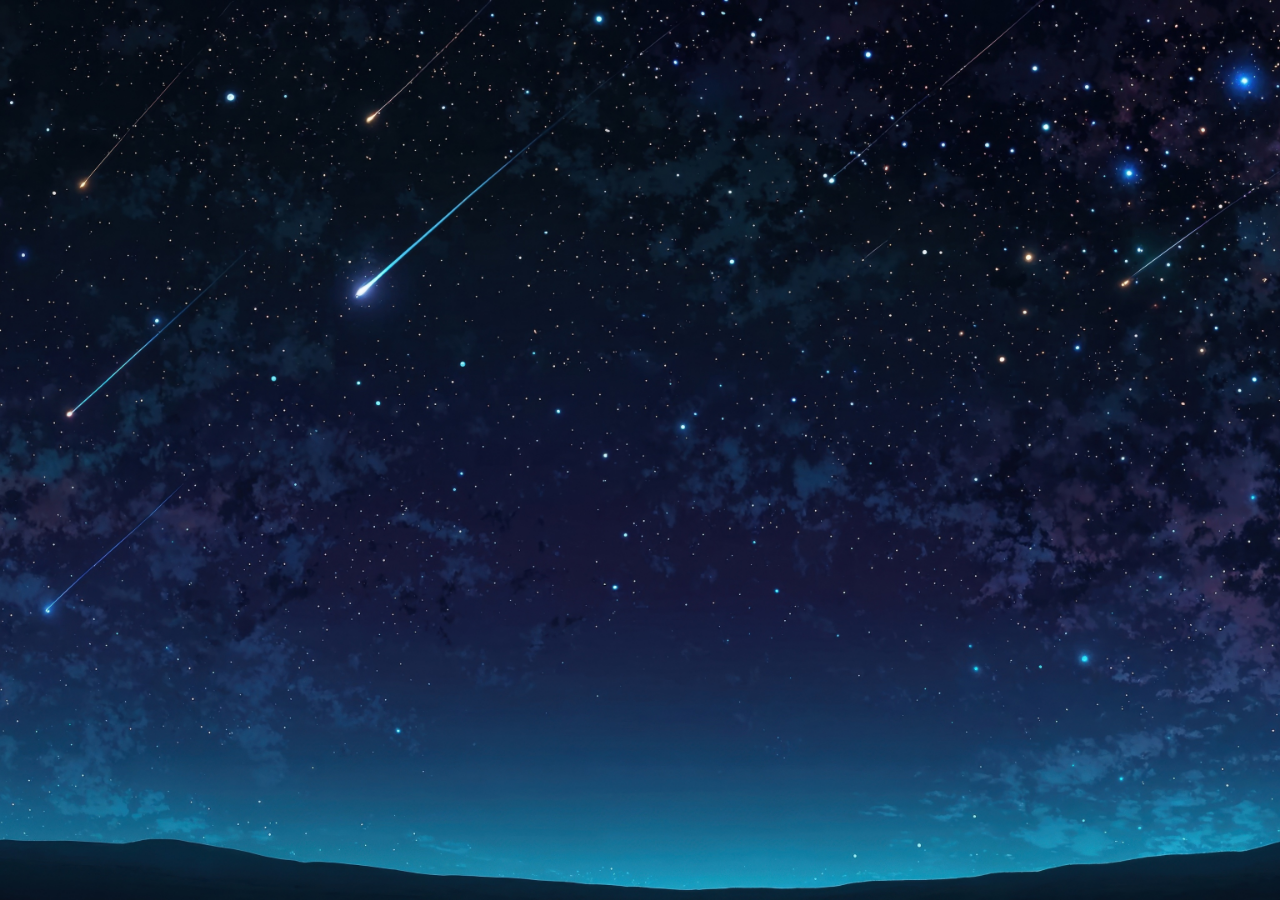
==== html/dmView.html @ f5cffd48 "First Commit" ====
<!DOCTYPE html>
<html lang="pt-br">

<head>
    <meta charset="UTF-8">
    <meta http-equiv="X-UA-Compatible" content="IE=edge">
    <meta name="viewport" content="width=device-width, initial-scale=1.0">
    <link rel="stylesheet" href="/css/mainTheme.css">
    <link rel="stylesheet" href="/css/dmViewTheme.css">
    <title>Editor do Mestre | Origin New Horizons DM Experience</title>
</head>

<body>
    <div class="main">

    </div>
</body>

<script src="/js/main.js"></script>

</html>
---- css/mainTheme.css ----
@import url("https://fonts.googleapis.com/css2?family=Poppins:ital,wght@0,100;0,200;0,300;0,400;0,500;0,600;0,700;0,800;0,900;1,100;1,200;1,300;1,400;1,500;1,600;1,700;1,800;1,900&display=swap");

* {
    margin: 0;
    padding: 0;
    box-sizing: border-box;
    text-decoration: none;
    font-family: "Poppins", sans-serif;
    outline: none;
    color: #fff;
}

body {
    background: url('../assets/base/Background.jpg') no-repeat;
    background-position: center;
    background-size: cover;
    min-height: 100vh;
    overflow: hidden
}

button {
    background: #fff;
    color: white;
    border: 4px solid rgba(0, 0, 0, 0.3);
    border-radius: 40px;
    padding: 10px;
    margin: 10px;
    box-shadow: 0 0 10px rgba(182, 66, 66, 0.1);
    padding-left: 15px;
    padding-right: 15px;
    color: #333;
    font-weight: 600;
    cursor: pointer;
}

h2 {
    width: 100%;
    text-align: center;
    font-size: 18px;
}

h1 {
    width: 100%;
    margin-left: 30px;
    margin-top: 10px;
    margin-bottom: 30px;
    text-align: center;
}

.options {
    width: 200px;
    height: 200px;
    background-color: transparent;
    display: flex;
    flex-direction: column;
    border-radius: 15px;
    border: 3px solid rgba(255, 255, 255, 0.2);
    margin: 20px;
    overflow: hidden;
    align-items: center;
    justify-content: center;
    cursor: pointer;
}

.box {
    width: 80%;
    height: 75vh;
    background-color: transparent;
    display: flex;
    flex-direction: column;
    align-items: center;
    border-radius: 5px;
    margin: 10%;
    margin-top: 0px;
    border: 3px solid rgba(255, 255, 255, 0.2);
    backdrop-filter: blur(20px);
}

.top-box {
    width: 100%;
    height: 90%;
    display: flex;
    align-items: center;
}
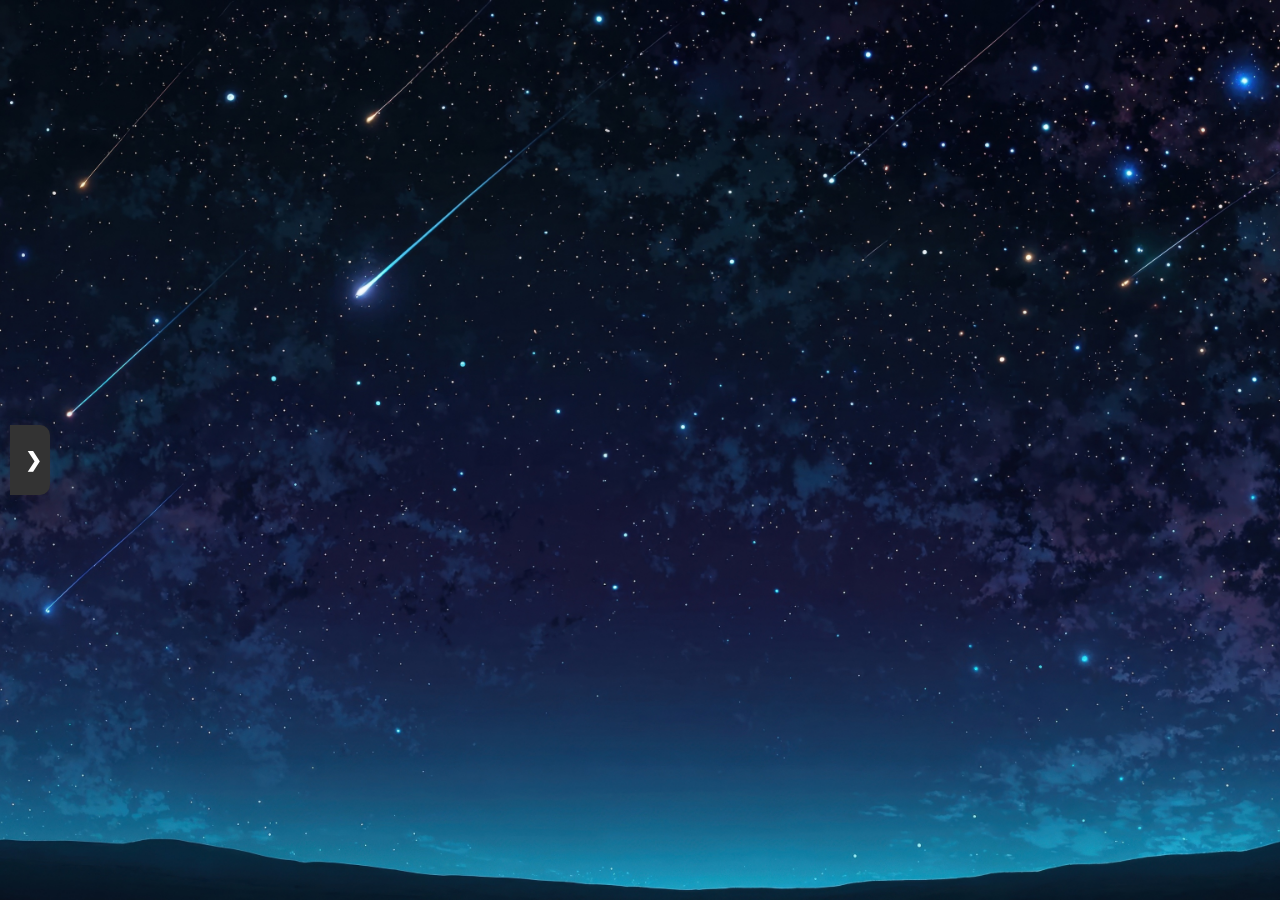
==== commit dc89aa1a: "Update 1" ====
--- a/html/dmView.html
+++ b/html/dmView.html
@@ -14,6 +14,16 @@
     <div class="main">
 
     </div>
+
+    <div class="controls-menu" id="menuHandler">
+        <div class="menu-content">
+            <div class="active-players" id="membersHandler">
+
+            </div>
+        </div>
+    </div>
+
+    <button class="menu-toggle" id="toggleHandler" onclick="PushMenu()">❯</button>
 </body>
 
 <script src="/js/main.js"></script>
--- a/css/dmViewTheme.css
+++ b/css/dmViewTheme.css
@@ -0,0 +1,121 @@
+/* Chrome, Safari, Edge e Opera */
+input[type="number"]::-webkit-outer-spin-button,
+input[type="number"]::-webkit-inner-spin-button {
+  -webkit-appearance: none;
+  margin: 0;
+}
+
+/* Firefox */
+input[type="number"] {
+  -moz-appearance: textfield;
+  appearance: textfield;
+}
+
+.controls-menu {
+    position: fixed;
+    inset: 0;
+
+    width: 100vw;
+    height: 100vh;
+
+    background-color: transparent;
+    border: 1px solid rgba(255, 255, 255, 0.2);
+    backdrop-filter: blur(5px);
+
+    z-index: 9998;
+
+    transform: translateX(-100%);
+    transition: transform 0.5s ease;
+
+    overflow-y: auto;
+}
+
+.controls-menu.active {
+    transform: translateX(0);
+}
+
+.menu-content {
+    padding: 40px;
+    color: white;
+}
+
+.menu-toggle {
+    position: fixed;
+
+    left: 0;
+    top: 50%;
+    transform: translateY(-50%);
+
+    width: 40px;
+    height: 70px;
+
+    border: none;
+    border-radius: 0 10px 10px 0;
+
+    background-color: #333;
+    color: white;
+
+    font-size: 20px;
+    cursor: pointer;
+
+    z-index: 9999;
+
+    transition: background-color 0.2s ease;
+}
+
+.menu-toggle:hover {
+    background-color: #555;
+}
+
+.active-players {
+    display: flex;
+    gap: 10px;
+}
+
+.playerMenu-container {
+    width: 150px;
+    height: 150px;
+    display: flex;
+    flex-direction: column;
+    justify-content: center;
+    align-items: center;
+    border: 1px solid rgba(255, 255, 255, 0.2)
+}
+
+.info {
+    display: flex;
+    justify-content: center;
+    align-items: center;
+}
+
+.info input {
+    width: 30px;
+    height: 20px;
+    font-size: 8px;
+    background-color: transparent;
+    border: none;
+    text-align: center;
+}
+
+.info h1 {
+    font-size: 6px;
+    margin: 0px;
+    padding: 0;
+
+
+}
+
+.editor-name {
+    font-size: 10px;
+    margin: 0px;
+    padding: 0;
+}
+
+.editor-portrait {
+    width: 40px;
+    height: 40px;
+}
+
+.resto {
+    display: flex;
+}
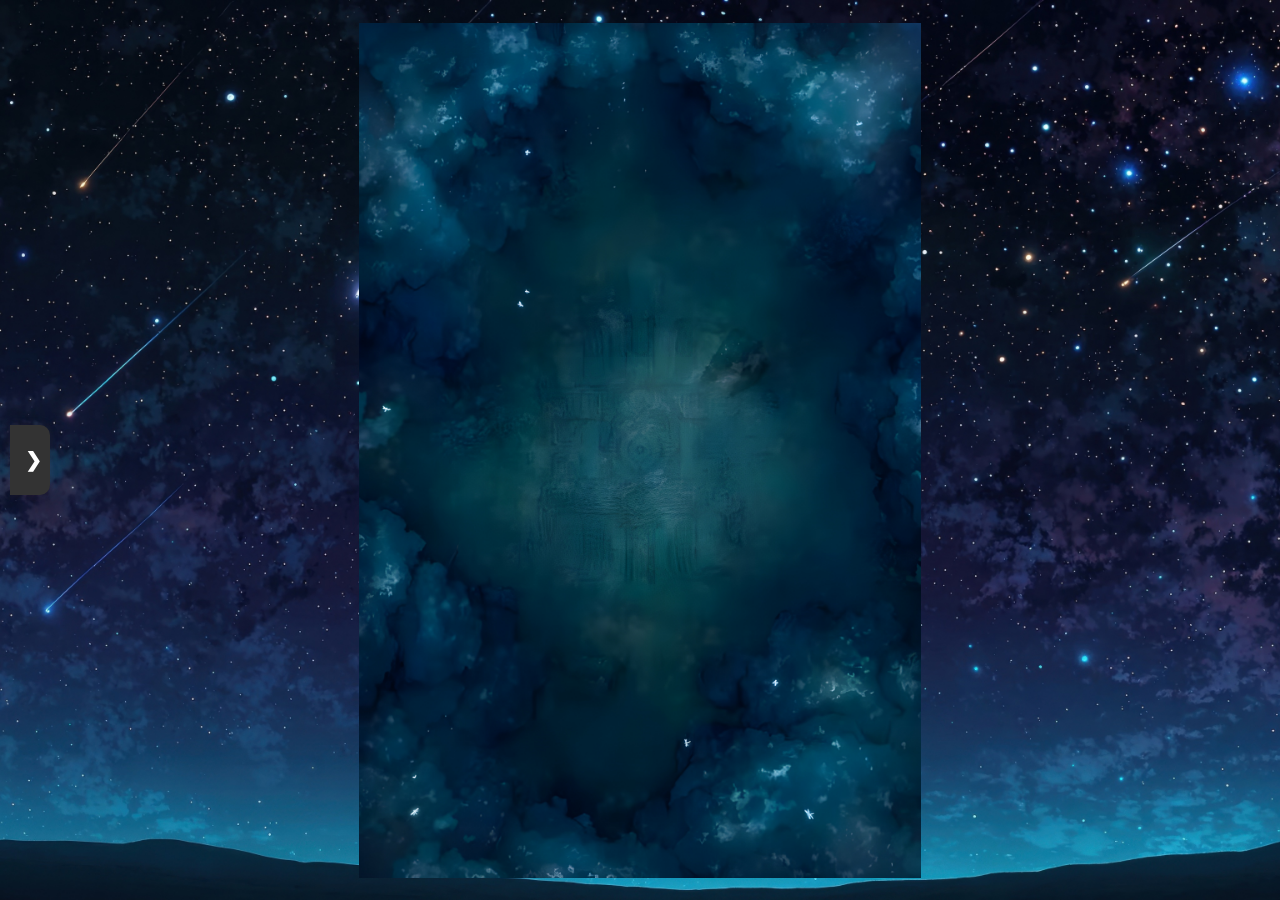
==== commit 781242a3: "Update 2" ====
--- a/html/dmView.html
+++ b/html/dmView.html
@@ -12,7 +12,11 @@
 
 <body>
     <div class="main">
+        <div class="iniciative"></div>
+        <div class="map" id="mapHandler">
+            <img class="map-item" src="../assets/preLoaded/maps/stage1.png" alt="" draggable="false">
 
+        </div>
     </div>
 
     <div class="controls-menu" id="menuHandler">
--- a/css/dmViewTheme.css
+++ b/css/dmViewTheme.css
@@ -1,14 +1,14 @@
 /* Chrome, Safari, Edge e Opera */
 input[type="number"]::-webkit-outer-spin-button,
 input[type="number"]::-webkit-inner-spin-button {
-  -webkit-appearance: none;
-  margin: 0;
+    -webkit-appearance: none;
+    margin: 0;
 }
 
 /* Firefox */
 input[type="number"] {
-  -moz-appearance: textfield;
-  appearance: textfield;
+    -moz-appearance: textfield;
+    appearance: textfield;
 }
 
 .controls-menu {
@@ -114,8 +114,52 @@
 .editor-portrait {
     width: 40px;
     height: 40px;
+    cursor: pointer;
 }
 
 .resto {
     display: flex;
+}
+
+.map {
+    height: 95vh;
+    width: 60vw;
+    overflow: hidden;
+}
+
+.map img {
+    width: 100%;
+    height: 100%;
+    object-fit: contain;
+    user-select: none;
+}
+
+.main {
+    height: 100vh;
+    width: 100vw;
+    display: flex;
+    justify-content: center;
+    align-items: center;
+}
+
+/* ====== PLAYER ======*/
+
+.token {
+    width: 50px;
+    height: 50px;
+    position: absolute;
+    cursor: grab;
+    user-select: none;
+    z-index: 2;
+    top: 50%;
+    left: 50%;
+}
+
+.token:active {
+    cursor: grabbing;
+}
+
+.token img {
+    width: 100%;
+    height: 100%;
 }
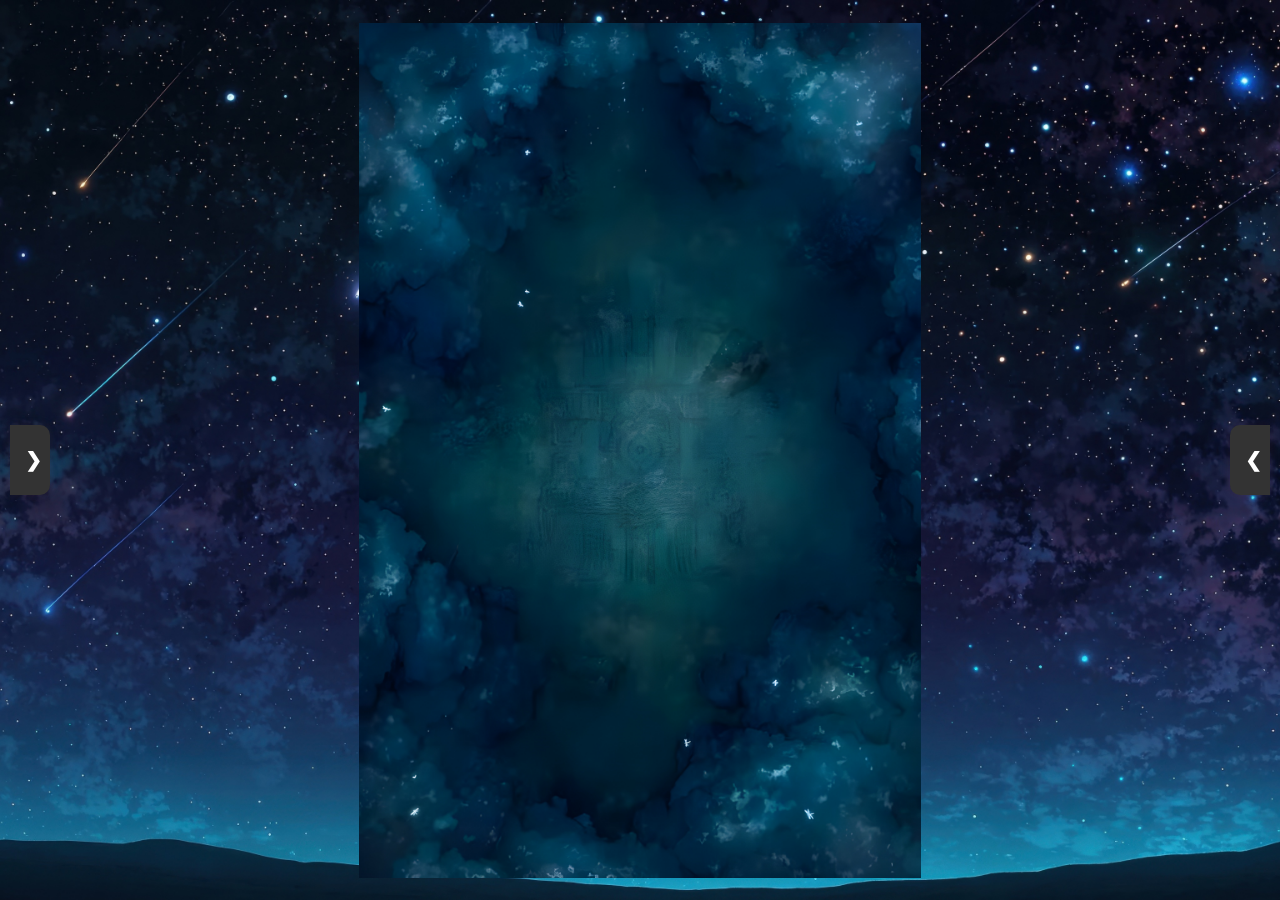
==== commit f1a64f6c: "Update 3" ====
--- a/html/dmView.html
+++ b/html/dmView.html
@@ -24,10 +24,24 @@
             <div class="active-players" id="membersHandler">
 
             </div>
+
+            <div class="parent" id="selectsContainer">
+
+            </div>
+
+        </div>
+    </div>
+
+    <div class="enemy-controls-menu" id="enemyMenuHandler">
+        <div class="menu-content">
+            <div class="active-enemies" id="enemiesHandler">
+
+            </div>
         </div>
     </div>
 
     <button class="menu-toggle" id="toggleHandler" onclick="PushMenu()">❯</button>
+    <button class="enemy-menu-toggle" id="secondToggleHandler" onclick="PushEnemyMenu()">❮</button>
 </body>
 
 <script src="/js/main.js"></script>
--- a/css/dmViewTheme.css
+++ b/css/dmViewTheme.css
@@ -37,6 +37,10 @@
 .menu-content {
     padding: 40px;
     color: white;
+    width: 100%;
+    height: 100%;
+    display: flex;
+    flex-direction: column;
 }
 
 .menu-toggle {
@@ -67,6 +71,59 @@
     background-color: #555;
 }
 
+/* Enemy */
+
+.enemy-controls-menu {
+    position: fixed;
+    inset: 0;
+
+    width: 100vw;
+    height: 100vh;
+
+    background-color: transparent;
+    border: 1px solid rgba(255, 255, 255, 0.2);
+    backdrop-filter: blur(5px);
+
+    z-index: 9998;
+
+    transform: translateX(100%);
+    transition: transform 0.5s ease;
+
+    overflow-y: auto;
+}
+
+.enemy-controls-menu.active {
+    transform: translateX(0);
+}
+
+.enemy-menu-toggle {
+    position: fixed;
+
+    right: 0;
+    top: 50%;
+    transform: translateY(-50%);
+
+    width: 40px;
+    height: 70px;
+
+    border: none;
+    border-radius: 10px 0 0 10px;
+
+    background-color: #333;
+    color: white;
+
+    font-size: 20px;
+    cursor: pointer;
+
+    z-index: 9999;
+
+    transition: background-color 0.2s ease;
+}
+
+.enemy-menu-toggle:hover {
+    background-color: #555;
+}
+
 .active-players {
     display: flex;
     gap: 10px;
@@ -79,7 +136,7 @@
     flex-direction: column;
     justify-content: center;
     align-items: center;
-    border: 1px solid rgba(255, 255, 255, 0.2)
+    border: 1px solid rgba(255, 255, 255, 0.2);
 }
 
 .info {
@@ -162,4 +219,106 @@
 .token img {
     width: 100%;
     height: 100%;
+    object-fit: contain;
+}
+
+/* ====== MAP CHOICE ======*/
+.parent {
+    display: flex;
+}
+
+.img-select-title {
+    display: block;
+    font-size: 13px;
+    font-weight: bold;
+    letter-spacing: 0.05em;
+    text-transform: uppercase;
+    text-align: center;
+}
+
+.img-select {
+    position: relative;
+    display: inline-block;
+}
+
+.img-select-button {
+    display: flex;
+    align-items: center;
+    gap: 10px;
+    padding: 8px 12px;
+    background: transparent;
+    color: inherit;
+    border: 2px solid rgba(255, 255, 255, 0.2);
+    border-radius: 10px;
+    cursor: pointer;
+    font-size: 16px;
+}
+
+.img-select-button:hover {
+    border-color: #7a7a8c;
+}
+
+.img-select-button img {
+    width: 40px;
+    height: 40px;
+    object-fit: cover;
+    border-radius: 6px;
+}
+
+.img-select-button .arrow {
+    transition: transform 0.2s ease;
+}
+
+.img-select.open .arrow {
+    transform: rotate(180deg);
+}
+
+.img-select-options {
+    position: absolute;
+    top: calc(100% + 6px);
+    left: 0;
+    z-index: 10;
+    display: grid;
+    grid-template-columns: repeat(3, 64px);
+    gap: 8px;
+    padding: 10px;
+    background: transparent;
+    border: 2px solid rgba(255, 255, 255, 0.2);
+    border-radius: 10px;
+
+    opacity: 0;
+    transform: translateY(-6px);
+    pointer-events: none;
+    transition: opacity 0.2s ease, transform 0.2s ease;
+}
+
+.img-select.open .img-select-options {
+    opacity: 1;
+    transform: translateY(0);
+    pointer-events: auto;
+}
+
+.img-option {
+    padding: 0;
+    background: none;
+    border: 2px solid transparent;
+    border-radius: 8px;
+    cursor: pointer;
+    overflow: hidden;
+    transition: transform 0.15s ease, border-color 0.15s ease;
+}
+
+.img-option img {
+    display: block;
+    width: 100%;
+    height: 64px;
+    object-fit: cover;
+}
+
+.img-option:hover {
+    transform: scale(1.08);
+}
+
+.img-option.selected {
+    border-color: #4ade80;
 }
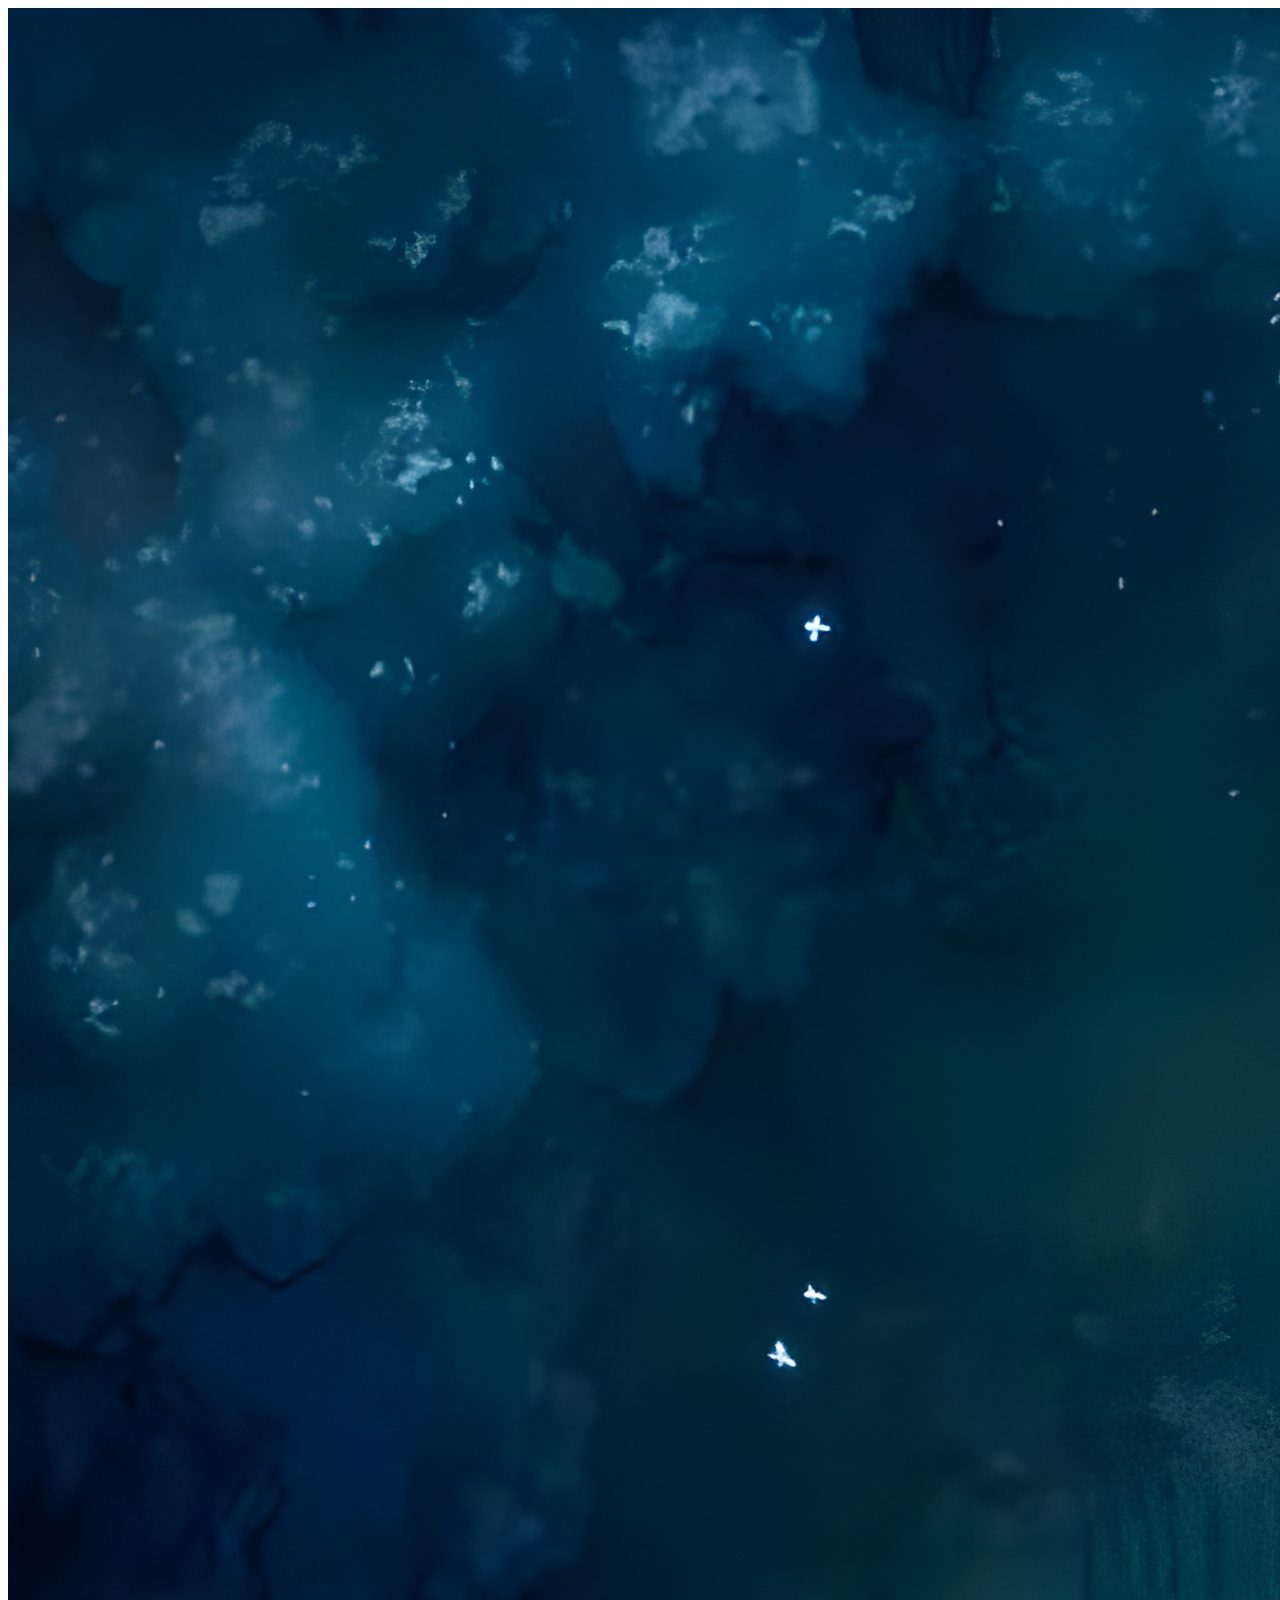
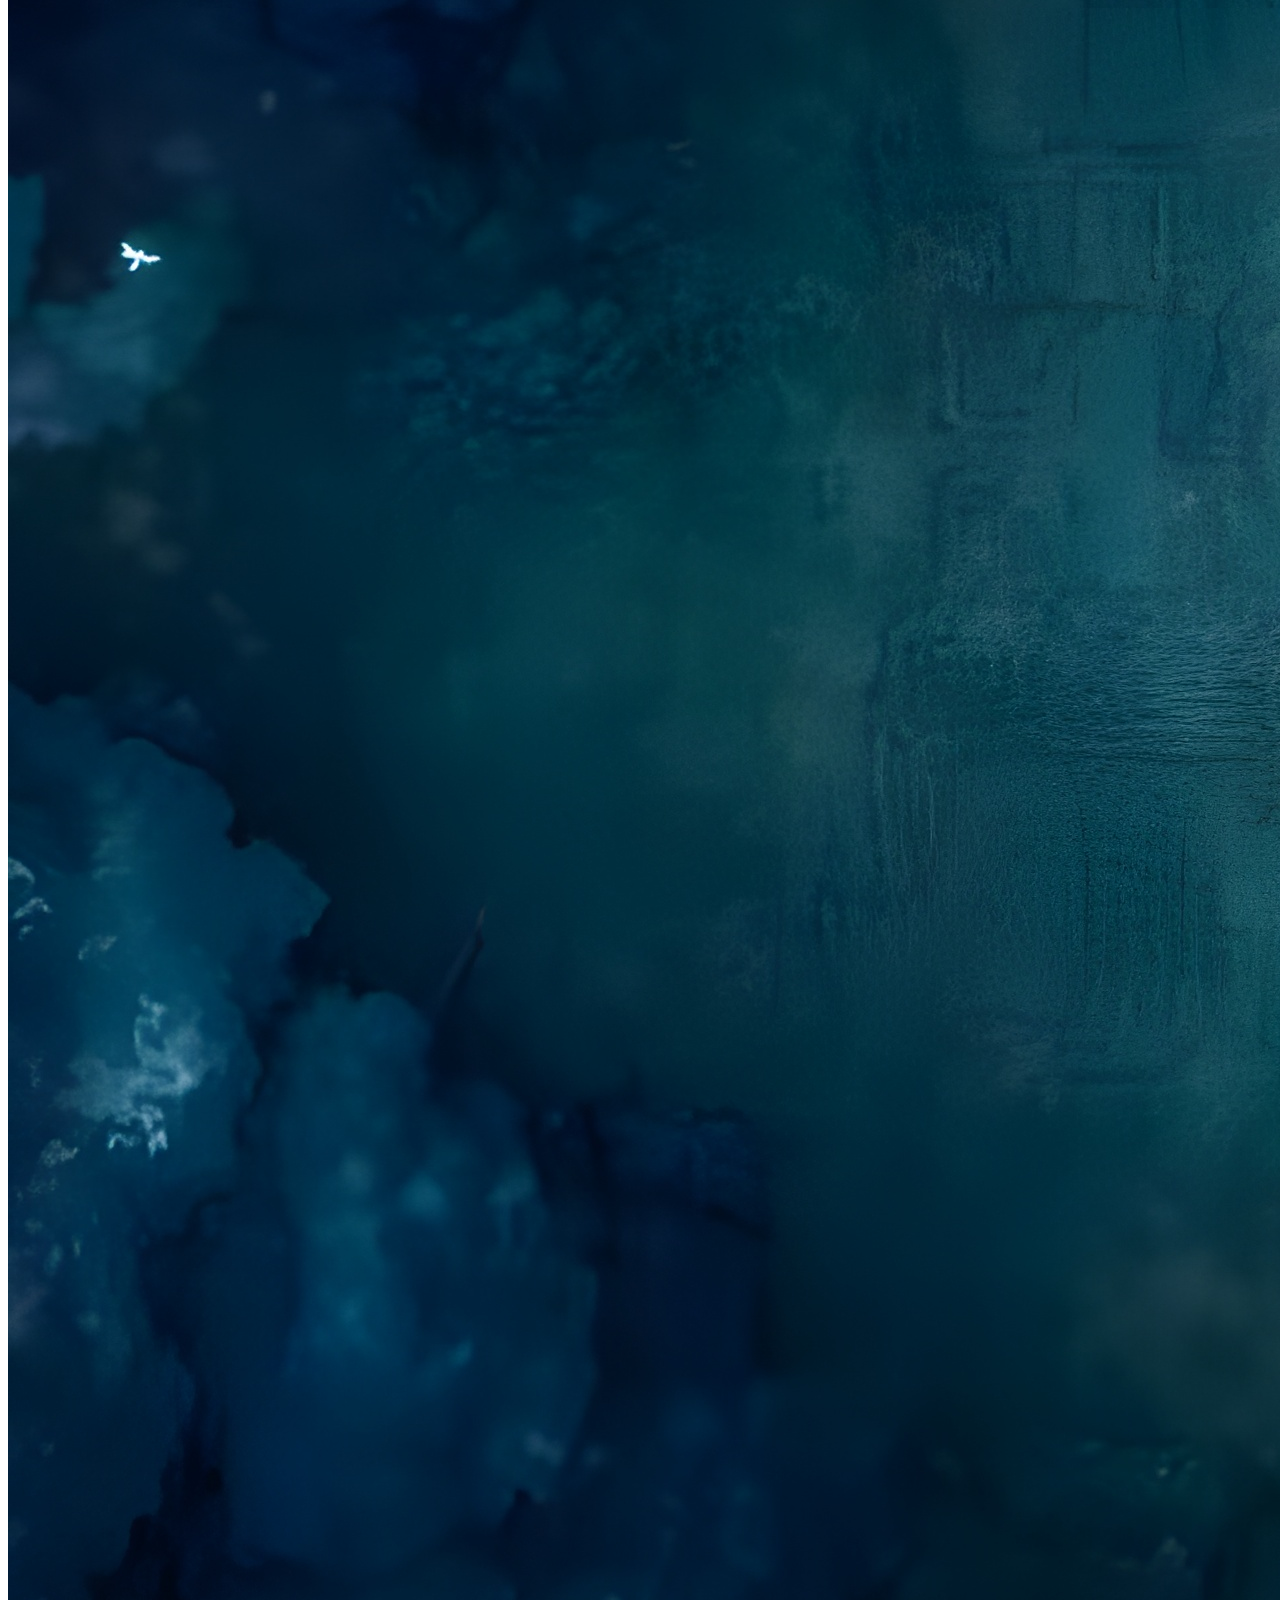
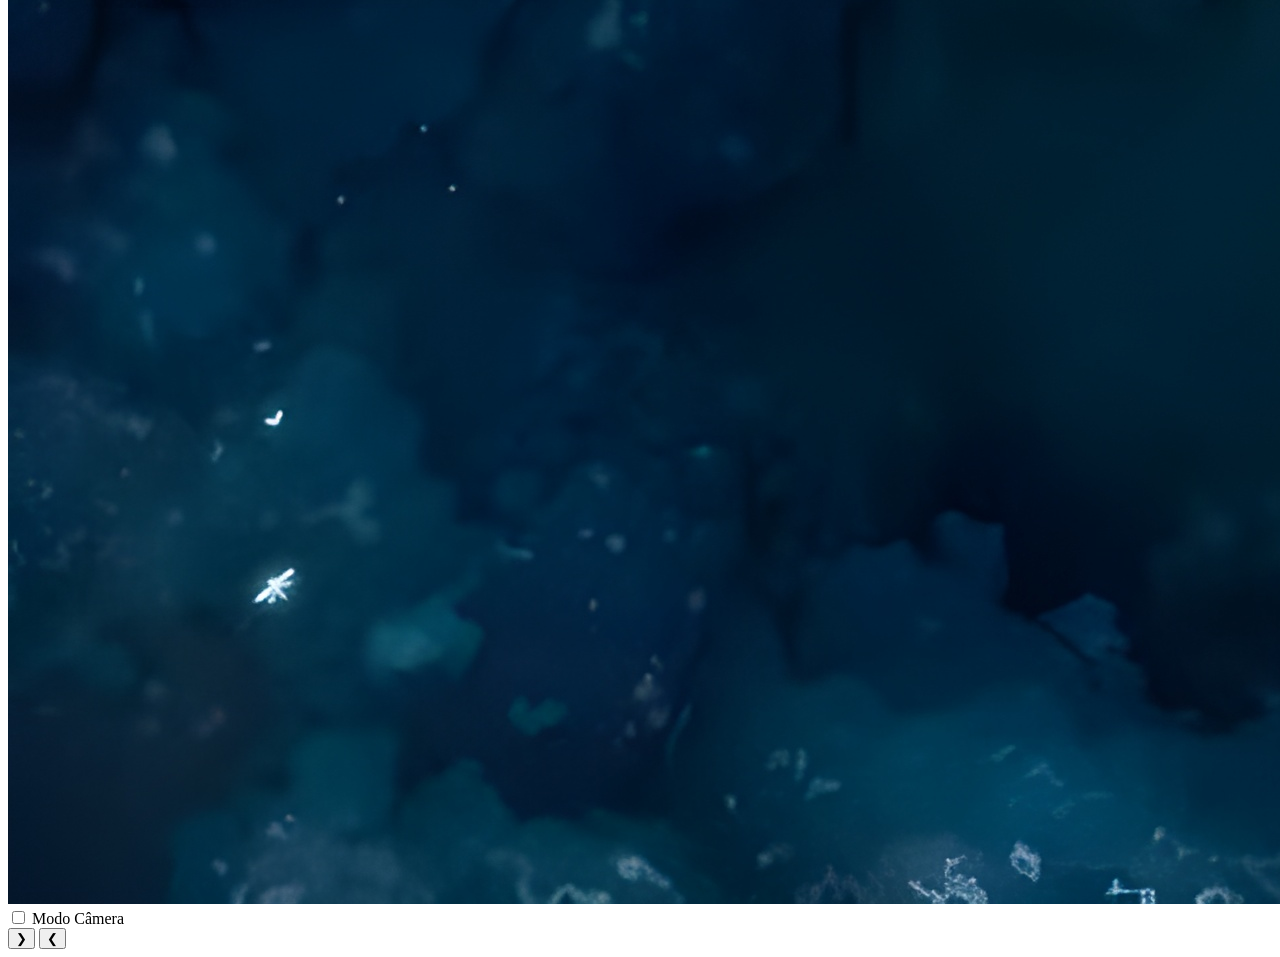
==== commit c7b53f3e: "Update 4" ====
--- a/html/dmView.html
+++ b/html/dmView.html
@@ -5,8 +5,8 @@
     <meta charset="UTF-8">
     <meta http-equiv="X-UA-Compatible" content="IE=edge">
     <meta name="viewport" content="width=device-width, initial-scale=1.0">
-    <link rel="stylesheet" href="/css/mainTheme.css">
-    <link rel="stylesheet" href="/css/dmViewTheme.css">
+    <link rel="stylesheet" href="css/mainTheme.css">
+    <link rel="stylesheet" href="css/dmViewTheme.css">
     <title>Editor do Mestre | Origin New Horizons DM Experience</title>
 </head>
 
@@ -15,7 +15,7 @@
         <div class="iniciative"></div>
         <div class="map" id="mapHandler">
             <img class="map-item" src="../assets/preLoaded/maps/stage1.png" alt="" draggable="false">
-
+            <div class="camera-frame" id="cameraFrameHandler" hidden></div>
         </div>
     </div>
 
@@ -29,6 +29,10 @@
 
             </div>
 
+            <label class="camera-toggle">
+                <input type="checkbox" id="cameraToggleHandler">
+                <span>Modo Câmera</span>
+            </label>
         </div>
     </div>
 
@@ -44,6 +48,6 @@
     <button class="enemy-menu-toggle" id="secondToggleHandler" onclick="PushEnemyMenu()">❮</button>
 </body>
 
-<script src="/js/main.js"></script>
+<script src="js/main.js"></script>
 
 </html>
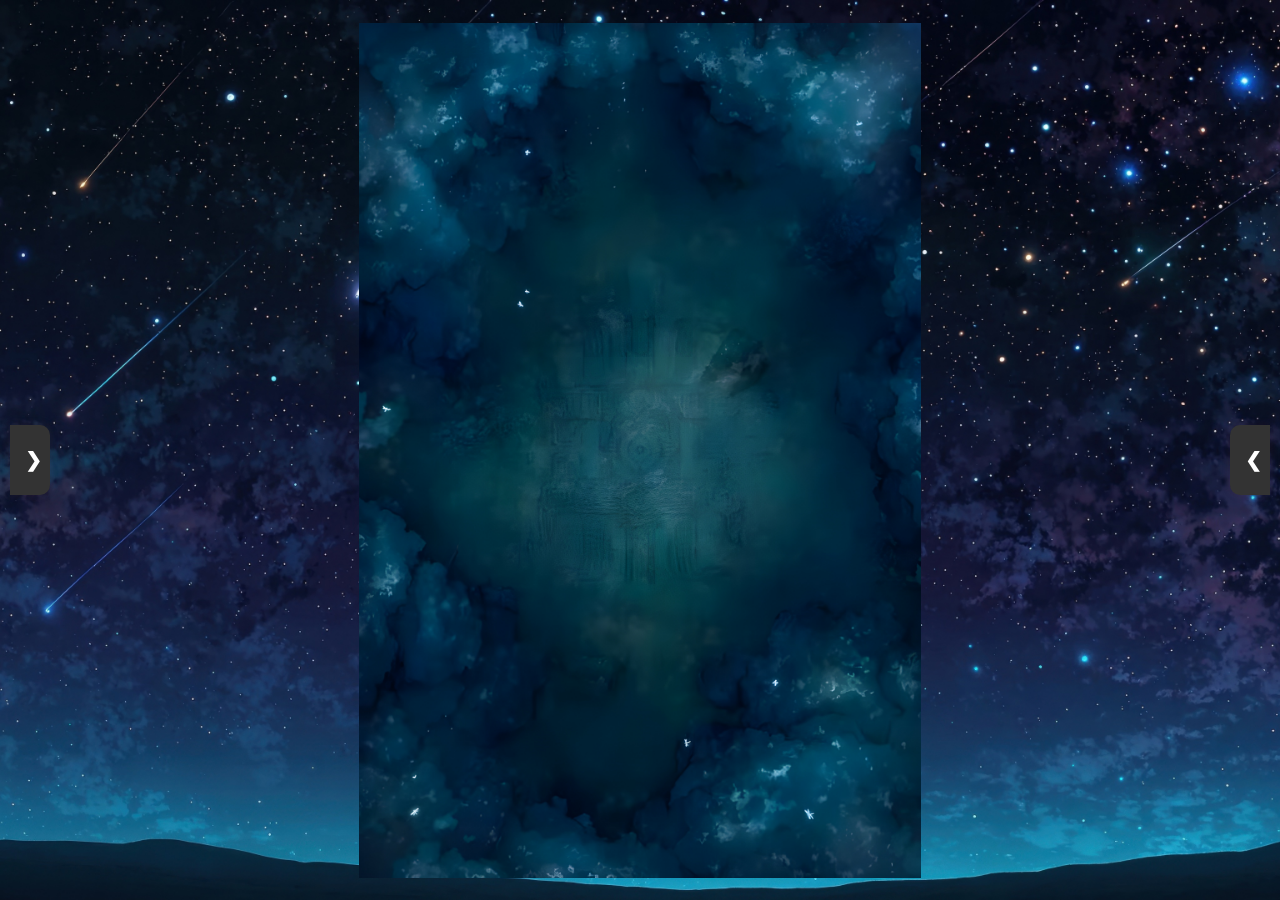
==== commit f499f17f: "Update 5" ====
--- a/html/dmView.html
+++ b/html/dmView.html
@@ -5,14 +5,15 @@
     <meta charset="UTF-8">
     <meta http-equiv="X-UA-Compatible" content="IE=edge">
     <meta name="viewport" content="width=device-width, initial-scale=1.0">
-    <link rel="stylesheet" href="css/mainTheme.css">
-    <link rel="stylesheet" href="css/dmViewTheme.css">
+    <link rel="stylesheet" href="../css/mainTheme.css">
+    <link rel="stylesheet" href="../css/dmViewTheme.css">
+    <link rel="stylesheet" href="../css/barStack.css">
     <title>Editor do Mestre | Origin New Horizons DM Experience</title>
 </head>
 
 <body>
     <div class="main">
-        <div class="iniciative"></div>
+        <div id="barStackList"></div>
         <div class="map" id="mapHandler">
             <img class="map-item" src="../assets/preLoaded/maps/stage1.png" alt="" draggable="false">
             <div class="camera-frame" id="cameraFrameHandler" hidden></div>
@@ -33,6 +34,11 @@
                 <input type="checkbox" id="cameraToggleHandler">
                 <span>Modo Câmera</span>
             </label>
+            <div id="barStackController">
+                <button class="bs-btn bs-reset" type="button">Zerar rodadas</button>
+            </div>
+
+            <button class="bs-btn" style=" width: 120px;" onclick="DeactivateCutscene()">desligar cutscene</button>
         </div>
     </div>
 
@@ -48,6 +54,7 @@
     <button class="enemy-menu-toggle" id="secondToggleHandler" onclick="PushEnemyMenu()">❮</button>
 </body>
 
-<script src="js/main.js"></script>
+<script src="../js/main.js"></script>
+<script src="../js/bars/barStackController.js"></script>
 
 </html>
--- a/css/mainTheme.css
+++ b/css/mainTheme.css
@@ -0,0 +1,84 @@
+@import url("https://fonts.googleapis.com/css2?family=Poppins:ital,wght@0,100;0,200;0,300;0,400;0,500;0,600;0,700;0,800;0,900;1,100;1,200;1,300;1,400;1,500;1,600;1,700;1,800;1,900&display=swap");
+
+* {
+    margin: 0;
+    padding: 0;
+    box-sizing: border-box;
+    text-decoration: none;
+    font-family: "Poppins", sans-serif;
+    outline: none;
+    color: #fff;
+}
+
+body {
+    background: url('../assets/base/Background.jpg') no-repeat;
+    background-position: center;
+    background-size: cover;
+    min-height: 100vh;
+    overflow: hidden
+}
+
+button {
+    background: #fff;
+    color: white;
+    border: 4px solid rgba(0, 0, 0, 0.3);
+    border-radius: 40px;
+    padding: 10px;
+    margin: 10px;
+    box-shadow: 0 0 10px rgba(182, 66, 66, 0.1);
+    padding-left: 15px;
+    padding-right: 15px;
+    color: #333;
+    font-weight: 600;
+    cursor: pointer;
+}
+
+h2 {
+    width: 100%;
+    text-align: center;
+    font-size: 18px;
+}
+
+h1 {
+    width: 100%;
+    margin-left: 30px;
+    margin-top: 10px;
+    margin-bottom: 30px;
+    text-align: center;
+}
+
+.options {
+    width: 200px;
+    height: 200px;
+    background-color: transparent;
+    display: flex;
+    flex-direction: column;
+    border-radius: 15px;
+    border: 3px solid rgba(255, 255, 255, 0.2);
+    margin: 20px;
+    overflow: hidden;
+    align-items: center;
+    justify-content: center;
+    cursor: pointer;
+}
+
+.box {
+    width: 80%;
+    height: 75vh;
+    background-color: transparent;
+    display: flex;
+    flex-direction: column;
+    align-items: center;
+    border-radius: 5px;
+    margin: 10%;
+    margin-top: 0px;
+    border: 3px solid rgba(255, 255, 255, 0.2);
+    backdrop-filter: blur(20px);
+}
+
+.top-box {
+    width: 100%;
+    height: 90%;
+    display: flex;
+    align-items: center;
+}
--- a/css/dmViewTheme.css
+++ b/css/dmViewTheme.css
@@ -0,0 +1,389 @@
+/* Chrome, Safari, Edge e Opera */
+input[type="number"]::-webkit-outer-spin-button,
+input[type="number"]::-webkit-inner-spin-button {
+    -webkit-appearance: none;
+    margin: 0;
+}
+
+/* Firefox */
+input[type="number"] {
+    -moz-appearance: textfield;
+    appearance: textfield;
+}
+
+.controls-menu {
+    position: fixed;
+    inset: 0;
+
+    width: 100vw;
+    height: 100vh;
+
+    background-color: transparent;
+    border: 1px solid rgba(255, 255, 255, 0.2);
+    backdrop-filter: blur(5px);
+
+    z-index: 9998;
+
+    transform: translateX(-100%);
+    transition: transform 0.5s ease;
+
+    overflow-y: auto;
+}
+
+.controls-menu.active {
+    transform: translateX(0);
+}
+
+.menu-content {
+    padding: 40px;
+    color: white;
+    width: 100%;
+    height: 100%;
+    display: flex;
+    flex-direction: column;
+}
+
+.menu-toggle {
+    position: fixed;
+
+    left: 0;
+    top: 50%;
+    transform: translateY(-50%);
+
+    width: 40px;
+    height: 70px;
+
+    border: none;
+    border-radius: 0 10px 10px 0;
+
+    background-color: #333;
+    color: white;
+
+    font-size: 20px;
+    cursor: pointer;
+
+    z-index: 9999;
+
+    transition: background-color 0.2s ease;
+}
+
+.menu-toggle:hover {
+    background-color: #555;
+}
+
+/* Enemy */
+
+.enemy-controls-menu {
+    position: fixed;
+    inset: 0;
+
+    width: 100vw;
+    height: 100vh;
+
+    background-color: transparent;
+    border: 1px solid rgba(255, 255, 255, 0.2);
+    backdrop-filter: blur(5px);
+
+    z-index: 9998;
+
+    transform: translateX(100%);
+    transition: transform 0.5s ease;
+
+    overflow-y: auto;
+}
+
+.enemy-controls-menu.active {
+    transform: translateX(0);
+}
+
+.enemy-menu-toggle {
+    position: fixed;
+
+    right: 0;
+    top: 50%;
+    transform: translateY(-50%);
+
+    width: 40px;
+    height: 70px;
+
+    border: none;
+    border-radius: 10px 0 0 10px;
+
+    background-color: #333;
+    color: white;
+
+    font-size: 20px;
+    cursor: pointer;
+
+    z-index: 9999;
+
+    transition: background-color 0.2s ease;
+}
+
+.enemy-menu-toggle:hover {
+    background-color: #555;
+}
+
+.active-players {
+    display: flex;
+    gap: 10px;
+}
+
+.playerMenu-container {
+    width: 150px;
+    height: 150px;
+    display: flex;
+    flex-direction: column;
+    justify-content: center;
+    align-items: center;
+    border: 1px solid rgba(255, 255, 255, 0.2);
+}
+
+.info {
+    display: flex;
+    justify-content: center;
+    align-items: center;
+}
+
+.info input {
+    width: 30px;
+    height: 20px;
+    font-size: 8px;
+    background-color: transparent;
+    border: none;
+    text-align: center;
+}
+
+.info h1 {
+    font-size: 6px;
+    margin: 0px;
+    padding: 0;
+
+
+}
+
+.editor-name {
+    font-size: 10px;
+    margin: 0px;
+    padding: 0;
+}
+
+.editor-portrait {
+    width: 40px;
+    height: 40px;
+    cursor: pointer;
+}
+
+.resto {
+    display: flex;
+}
+
+.map {
+    height: 95vh;
+    width: 60vw;
+    overflow: hidden;
+    position: relative;
+}
+
+.map img {
+    width: 100%;
+    height: 100%;
+    object-fit: contain;
+    user-select: none;
+}
+
+.main {
+    height: 100vh;
+    width: 100vw;
+    display: flex;
+    justify-content: center;
+    align-items: center;
+}
+
+/* ====== PLAYER ======*/
+
+.token {
+    width: 50px;
+    height: 50px;
+    position: absolute;
+    cursor: grab;
+    user-select: none;
+    z-index: 2;
+    top: 50%;
+    left: 50%;
+}
+
+.token:active {
+    cursor: grabbing;
+}
+
+.token img {
+    width: 100%;
+    height: 100%;
+    object-fit: contain;
+}
+
+/* ====== MAP CHOICE ======*/
+.parent {
+    display: flex;
+}
+
+.img-select-title {
+    display: block;
+    font-size: 13px;
+    font-weight: bold;
+    letter-spacing: 0.05em;
+    text-transform: uppercase;
+    text-align: center;
+}
+
+.img-select {
+    position: relative;
+    display: inline-block;
+}
+
+.img-select-button {
+    display: flex;
+    align-items: center;
+    gap: 10px;
+    padding: 8px 12px;
+    background: transparent;
+    color: inherit;
+    border: 2px solid rgba(255, 255, 255, 0.2);
+    border-radius: 10px;
+    cursor: pointer;
+    font-size: 16px;
+}
+
+.img-select-button:hover {
+    border-color: #7a7a8c;
+}
+
+.img-select-button img {
+    width: 40px;
+    height: 40px;
+    object-fit: cover;
+    border-radius: 6px;
+}
+
+.img-select-button .arrow {
+    transition: transform 0.2s ease;
+}
+
+.img-select.open .arrow {
+    transform: rotate(180deg);
+}
+
+.img-select-options {
+    position: absolute;
+    top: calc(100% + 6px);
+    left: 0;
+    z-index: 10;
+    display: grid;
+    grid-template-columns: repeat(3, 64px);
+    gap: 8px;
+    padding: 10px;
+    background: transparent;
+    border: 2px solid rgba(255, 255, 255, 0.2);
+    border-radius: 10px;
+
+    opacity: 0;
+    transform: translateY(-6px);
+    pointer-events: none;
+    transition: opacity 0.2s ease, transform 0.2s ease;
+}
+
+.img-select.open .img-select-options {
+    opacity: 1;
+    transform: translateY(0);
+    pointer-events: auto;
+}
+
+.img-option {
+    padding: 0;
+    background: none;
+    border: 2px solid transparent;
+    border-radius: 8px;
+    cursor: pointer;
+    overflow: hidden;
+    transition: transform 0.15s ease, border-color 0.15s ease;
+}
+
+.img-option img {
+    display: block;
+    width: 100%;
+    height: 64px;
+    object-fit: cover;
+}
+
+.img-option:hover {
+    transform: scale(1.08);
+}
+
+.img-option.selected {
+    border-color: #4ade80;
+}
+
+/* ===== CAMERA CONTROLLER ===== */
+
+.camera-toggle {
+    position: fixed;
+    bottom: 15px;
+    right: 15px;
+    z-index: 9000;
+
+    display: flex;
+    align-items: center;
+    gap: 10px;
+
+    padding: 10px 15px;
+
+    background: rgba(20, 20, 20, 0.75);
+    border: 1px solid rgba(255, 255, 255, 0.2);
+    border-radius: 10px;
+
+    cursor: pointer;
+    user-select: none;
+}
+
+.camera-toggle input {
+    cursor: pointer;
+    accent-color: #38bdf8;
+}
+
+.camera-frame {
+    position: absolute;
+
+    border: 2px solid #38bdf8;
+    background: rgba(56, 189, 248, 0.12);
+
+    box-shadow:
+        0 0 10px rgba(56, 189, 248, 0.4),
+        inset 0 0 10px rgba(56, 189, 248, 0.15);
+
+    z-index: 20;
+
+    cursor: grab;
+    touch-action: none;
+    user-select: none;
+
+    box-sizing: border-box;
+}
+
+.camera-frame.dragging {
+    cursor: grabbing;
+
+    border-color: #7dd3fc;
+
+    box-shadow:
+        0 0 20px rgba(56, 189, 248, 0.7),
+        inset 0 0 15px rgba(56, 189, 248, 0.2);
+}
+
+.camera-frame[hidden] {
+    display: none;
+}
+
+#mapHandler {
+    overflow: visible;
+}
--- a/css/barStack.css
+++ b/css/barStack.css
@@ -0,0 +1,342 @@
+:root {
+    --bs-fill: transparent;
+    /* fundo da barra (transparente; o blur faz o resto) */
+    --bs-blur: 5px;
+    --bs-border: rgba(255, 255, 255, 0.2);
+    /* borda fina em volta da barra */
+    --bs-ink: #141a2b;
+    --bs-ink-light: #26304c;
+    --bs-accent: #8fb4ff;
+    /* faixa lateral, iniciativa, linha da rodada */
+    --bs-first: #ffd36e;
+    /* destaque da barra de cima */
+    --bs-text: #eef2ff;
+    --bs-cut: 16px;
+    /* tamanho do triângulo na ponta direita */
+    --bs-height: 46px;
+    --bs-first-offset: 22px;
+    /* quanto a primeira barra avança para a direita */
+}
+
+/* ===== Container (fica ao lado do mapa) =====
+   Escondido por padrão. Ao ativar as barras, ele ganha "display" e empurra o mapa para o lado.
+   IMPORTANTE: o container (e os pais dele) não pode ter opacity < 1, filter, transform ou
+   overflow recortando, senão o blur não enxerga o que está atrás da barra. */
+.bs-container {
+    display: none;
+    position: relative;
+    z-index: 9;
+    flex: none;
+    box-sizing: border-box;
+    padding: 0 16px;
+}
+
+.bs-container.bs-on {
+    display: block;
+}
+
+/* ===== Pilha ===== */
+.bs-stack {
+    position: relative;
+    display: flex;
+    flex-direction: column;
+    gap: 8px;
+    width: 280px;
+}
+
+/* ===== Barra ===== */
+.bs-bar {
+    position: relative;
+    display: flex;
+    align-items: center;
+    gap: 10px;
+    height: var(--bs-height);
+    padding: 0 calc(var(--bs-cut) + 12px) 0 8px;
+    color: var(--bs-text);
+    font-family: inherit;
+    text-shadow: 0 1px 3px rgba(0, 0, 0, 0.6);
+    transition: opacity 0.35s ease, transform 0.35s ease;
+}
+
+/* corpo da barra: fundo transparente com blur, ponta de cima maior formando o triângulo à direita */
+.bs-bar::before {
+    content: "";
+    position: absolute;
+    inset: 0;
+    z-index: 0;
+    background: var(--bs-fill);
+    -webkit-backdrop-filter: blur(var(--bs-blur));
+    backdrop-filter: blur(var(--bs-blur));
+    border-left: 4px solid var(--bs-accent);
+    clip-path: polygon(0 0, 100% 0, calc(100% - var(--bs-cut)) 100%, 0 100%);
+}
+
+/* borda fina: um "anel" com o mesmo formato (polígono de fora menos polígono de dentro, 1px menor) */
+.bs-bar::after {
+    content: "";
+    position: absolute;
+    inset: 0;
+    z-index: 0;
+    pointer-events: none;
+    background: var(--bs-border);
+    clip-path: polygon(evenodd,
+            0 0, 100% 0, calc(100% - var(--bs-cut)) 100%, 0 100%, 0 0,
+            1px 1px,
+            1px calc(100% - 1px),
+            calc(100% - var(--bs-cut) - 0.7px) calc(100% - 1px),
+            calc(100% - 1.4px) 1px,
+            1px 1px,
+            0 0);
+}
+
+.bs-bar>* {
+    position: relative;
+    z-index: 1;
+}
+
+/* a primeira barra avança para a direita (margin, não transform, para a animação de troca de lugar funcionar) */
+.bs-bar.bs-first {
+    margin-left: var(--bs-first-offset);
+}
+
+.bs-bar.bs-first::before {
+    border-left-color: var(--bs-first);
+}
+
+.bs-bar.bs-first .bs-initiative {
+    color: var(--bs-first);
+}
+
+/* entrada: a barra nasce acima e desce para o lugar */
+.bs-bar.bs-enter {
+    opacity: 0;
+    transform: translateY(-24px);
+}
+
+/* saída: sai do fluxo (os outros ocupam o lugar) e some */
+.bs-bar.bs-leave {
+    position: absolute;
+    margin: 0;
+    opacity: 0;
+    transform: translateX(-24px);
+    pointer-events: none;
+}
+
+/* ===== Conteúdo da barra ===== */
+
+/* imagem solta, sem círculo nem fundo; pode passar um pouco da altura da barra */
+.bs-portrait {
+    flex: none;
+    width: 40px;
+    height: 40px;
+    margin: -5px 0;
+    object-fit: contain;
+    object-position: center bottom;
+    background: none;
+    border-radius: 0;
+    filter: drop-shadow(0 2px 4px rgba(0, 0, 0, 0.5));
+}
+
+.bs-portrait.empty {
+    visibility: hidden;
+}
+
+.bs-name {
+    flex: 1;
+    min-width: 0;
+    overflow: hidden;
+    white-space: nowrap;
+    text-overflow: ellipsis;
+    font: inherit;
+    font-size: 15px;
+    font-weight: 600;
+    color: inherit;
+}
+
+.bs-initiative {
+    display: inline-block;
+    flex: none;
+    width: 44px;
+    text-align: right;
+    font: inherit;
+    font-size: 16px;
+    font-weight: 700;
+    font-variant-numeric: tabular-nums;
+    color: var(--bs-accent);
+}
+
+/* ===== Inputs (controlador): visual de texto, sem cara de formulário ===== */
+input.bs-name,
+input.bs-initiative {
+    padding: 2px 0;
+    background: none;
+    border: none;
+    outline: none;
+    border-radius: 0;
+}
+
+input.bs-name::placeholder,
+input.bs-initiative::placeholder {
+    color: rgba(238, 242, 255, 0.35);
+    font-weight: 400;
+}
+
+input.bs-name:focus,
+input.bs-initiative:focus {
+    box-shadow: 0 1px 0 var(--bs-accent);
+}
+
+input.bs-initiative {
+    -moz-appearance: textfield;
+    appearance: textfield;
+}
+
+input.bs-initiative::-webkit-outer-spin-button,
+input.bs-initiative::-webkit-inner-spin-button {
+    -webkit-appearance: none;
+    margin: 0;
+}
+
+/* ===== Hover no controlador: sobe um pouco e mostra "+" e "×" ===== */
+.bs-editor .bs-bar:hover {
+    z-index: 5;
+    transform: translateY(-4px);
+}
+
+.bs-add,
+.bs-remove {
+    position: absolute;
+    display: grid;
+    place-items: center;
+    width: 22px;
+    height: 22px;
+    padding: 0;
+    border: 2px solid var(--bs-ink);
+    border-radius: 50%;
+    font: inherit;
+    font-size: 15px;
+    font-weight: 700;
+    line-height: 1;
+    text-shadow: none;
+    cursor: pointer;
+    opacity: 0;
+    pointer-events: none;
+    transition: opacity 0.15s ease, transform 0.15s ease;
+}
+
+.bs-add {
+    left: 50%;
+    bottom: 0;
+    background: var(--bs-accent);
+    color: var(--bs-ink);
+    transform: translate(-50%, 55%) scale(0.6);
+}
+
+.bs-remove {
+    top: -8px;
+    right: calc(var(--bs-cut) + 4px);
+    background: #f87171;
+    color: var(--bs-ink);
+    transform: scale(0.6);
+}
+
+.bs-bar:hover .bs-add {
+    opacity: 1;
+    pointer-events: auto;
+    transform: translate(-50%, 55%) scale(1);
+}
+
+.bs-bar:hover .bs-remove {
+    opacity: 1;
+    pointer-events: auto;
+    transform: scale(1);
+}
+
+/* ===== Menu do controlador (botões) ===== */
+.bs-panel {
+    display: flex;
+    flex-direction: column;
+    gap: 14px;
+}
+
+.bs-toolbar {
+    display: flex;
+    flex-wrap: wrap;
+    align-items: center;
+    gap: 8px;
+}
+
+.bs-toggle-label {
+    display: flex;
+    align-items: center;
+    gap: 6px;
+    margin-right: 6px;
+    cursor: pointer;
+}
+
+.bs-btn {
+    padding: 6px 12px;
+    background: var(--bs-ink-light);
+    color: var(--bs-text);
+    border: 1px solid rgba(143, 180, 255, 0.4);
+    border-radius: 6px;
+    font: inherit;
+    font-size: 14px;
+    cursor: pointer;
+    transition: background 0.15s ease, border-color 0.15s ease;
+}
+
+.bs-btn:hover {
+    background: #34416a;
+    border-color: var(--bs-accent);
+}
+
+.bs-round {
+    margin-left: auto;
+    font-variant-numeric: tabular-nums;
+    color: var(--bs-accent);
+}
+
+/* "Ativar barras" desligado: os botões somem, só o checkbox fica */
+.bs-panel.off .bs-btn,
+.bs-panel.off .bs-round,
+.bs-panel.off .bs-list {
+    display: none;
+}
+
+/* ===== Linha da rodada (display) ===== */
+.bs-marker {
+    display: flex;
+    align-items: center;
+    gap: 10px;
+    padding-left: 4px;
+    color: var(--bs-accent);
+    font-size: 15px;
+    font-weight: 700;
+    font-variant-numeric: tabular-nums;
+    text-shadow: 0 1px 3px rgba(0, 0, 0, 0.6);
+}
+
+.bs-marker[hidden] {
+    display: none;
+}
+
+.bs-marker-line {
+    flex: 1;
+    height: 2px;
+    background: linear-gradient(90deg, var(--bs-accent), transparent);
+}
+
+.bs-marker-number {
+    display: inline-block;
+}
+
+/* ===== Menos movimento ===== */
+@media (prefers-reduced-motion: reduce) {
+
+    .bs-bar,
+    .bs-add,
+    .bs-remove {
+        transition: none;
+    }
+}
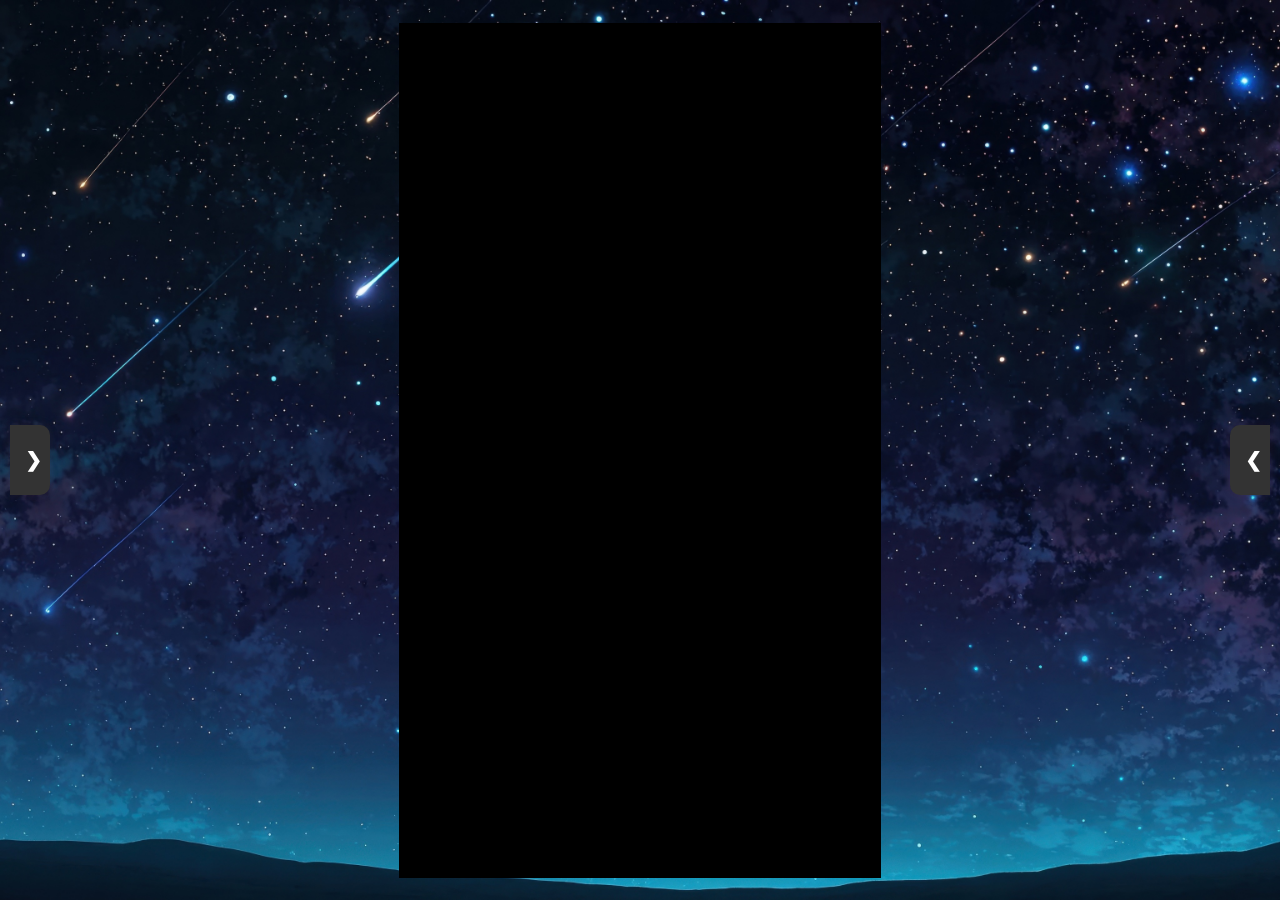
==== commit 50fdd227: "Update 6" ====
--- a/html/dmView.html
+++ b/html/dmView.html
@@ -15,7 +15,8 @@
     <div class="main">
         <div id="barStackList"></div>
         <div class="map" id="mapHandler">
-            <img class="map-item" src="../assets/preLoaded/maps/stage1.png" alt="" draggable="false">
+            <img id="mapImageHandler" class="map-item" src="../assets/preLoaded/maps/nothing.png" alt=""
+                draggable="false">
             <div class="camera-frame" id="cameraFrameHandler" hidden></div>
         </div>
     </div>
@@ -39,6 +40,8 @@
             </div>
 
             <button class="bs-btn" style=" width: 120px;" onclick="DeactivateCutscene()">desligar cutscene</button>
+            <button class="bs-btn" style=" width: 120px;" onclick="FadeIn()">fade in</button>
+            <button class="bs-btn" style=" width: 120px;" onclick="FadeOut()">fade out</button>
         </div>
     </div>
 
